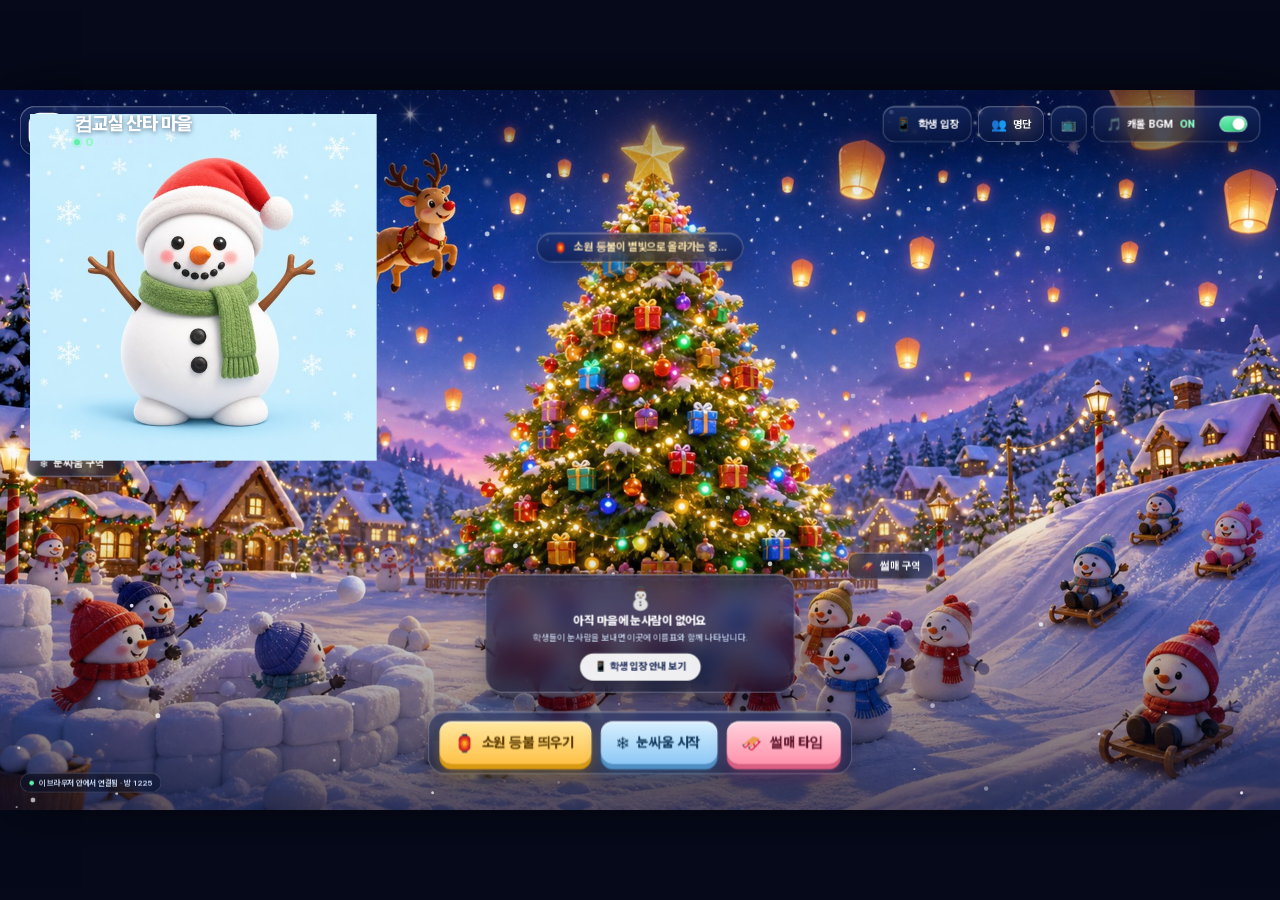
==== index.html @ cd805b5e "컴교실 산타 마을 웹앱 파일 배포 (index.html 루트 배치)" ====
<!DOCTYPE html>
<html lang="ko">
<head>
<meta charset="utf-8">
<meta name="viewport" content="width=device-width, initial-scale=1, viewport-fit=cover">
<title>컴교실 산타 마을 — 선생님 화면</title>
<meta name="description" content="초등 컴퓨터 수업용 실시간 크리스마스 마을 — 학생 눈사람·소원 등불·미니게임">
<link rel="stylesheet" href="css/base.css">
<link rel="stylesheet" href="css/teacher.css">
<link rel="icon" href="data:image/svg+xml,<svg xmlns='http://www.w3.org/2000/svg' viewBox='0 0 100 100'><text y='.9em' font-size='90'>⛄</text></svg>">
</head>
<body class="teacher-body">

<div class="stage" id="stage">
  <div class="scene-bg" role="img" aria-label="눈 내리는 크리스마스 마을"></div>
  <div class="scene-veil"></div>

  <!-- 하늘을 나는 산타 썰매 (움직임) -->
  <div class="sleigh-flight" aria-hidden="true">
    <svg viewBox="0 0 420 150" class="sleigh-svg">
      <defs>
        <linearGradient id="slSleigh" x1="0" y1="0" x2="0" y2="1">
          <stop offset="0" stop-color="#b7743f"/><stop offset="1" stop-color="#7c4321"/>
        </linearGradient>
        <linearGradient id="slCoat" x1="0" y1="0" x2="0" y2="1">
          <stop offset="0" stop-color="#ff6b6b"/><stop offset="1" stop-color="#d02a3c"/>
        </linearGradient>
        <radialGradient id="slGlow" cx="50%" cy="50%" r="50%">
          <stop offset="0" stop-color="#ffe9a8" stop-opacity=".95"/>
          <stop offset="1" stop-color="#ffe9a8" stop-opacity="0"/>
        </radialGradient>
      </defs>
      <!-- 반짝 가루 -->
      <ellipse cx="120" cy="96" rx="118" ry="30" fill="url(#slGlow)" opacity=".55"/>
      <g class="sparkles" fill="#ffe9a8">
        <circle cx="58" cy="104" r="2.6"/><circle cx="84" cy="118" r="2"/><circle cx="38" cy="92" r="1.8"/>
        <circle cx="14" cy="106" r="1.5"/><circle cx="100" cy="88" r="1.6"/><circle cx="62" cy="80" r="1.4"/>
      </g>
      <!-- 루돌프 -->
      <g class="reindeer">
        <ellipse cx="330" cy="74" rx="42" ry="22" fill="#a8672f"/>
        <path d="M296 66 q-14 -8 -26 -2" stroke="#8b5222" stroke-width="7" fill="none" stroke-linecap="round"/>
        <path d="M356 60 q14 -20 26 -22 q6 8 -2 18 q-8 8 -18 10 z" fill="#b67334"/>
        <path d="M382 38 l-2 -22 l10 16" stroke="#7d4a1f" stroke-width="4" fill="none" stroke-linecap="round"/>
        <path d="M374 40 l-8 -20" stroke="#7d4a1f" stroke-width="4" fill="none" stroke-linecap="round"/>
        <circle cx="392" cy="46" r="4.4" fill="#ff4f4f"/>
        <circle cx="392" cy="46" r="9" fill="#ff6b6b" opacity=".35"/>
        <path d="M316 94 l-8 24" stroke="#8b5222" stroke-width="7" stroke-linecap="round"/>
        <path d="M346 94 l6 24" stroke="#8b5222" stroke-width="7" stroke-linecap="round"/>
        <circle cx="353" cy="60" r="3" fill="#2b2b2b"/>
        <path d="M288 84 q-10 14 4 16" stroke="#8b5222" stroke-width="5" fill="none" stroke-linecap="round"/>
      </g>
      <!-- 썰매 -->
      <g class="sleigh">
        <path d="M150 96 q10 24 44 24 h96 q26 0 34 -20 z" fill="url(#slSleigh)"/>
        <path d="M144 100 q6 34 56 34 h92" stroke="#c8912f" stroke-width="6" fill="none" stroke-linecap="round"/>
        <path d="M150 96 q96 10 174 4" stroke="#e0a53c" stroke-width="4" fill="none" stroke-linecap="round"/>
        <circle cx="238" cy="70" r="22" fill="#e8543f" opacity=".35"/>
        <circle cx="250" cy="64" r="3" fill="#fff6cf"/>
        <!-- 산타 -->
        <path d="M216 96 q-4 -40 18 -44 q24 -4 26 20 q2 16 0 24 z" fill="url(#slCoat)"/>
        <circle cx="236" cy="42" r="17" fill="#ffe0c9"/>
        <path d="M220 44 q10 -20 32 -8 q6 4 4 12 q-18 -6 -36 -4 z" fill="#fff"/>
        <path d="M218 30 q14 -20 34 -8 q8 6 2 14 q-16 -8 -36 -6 z" fill="#e63747"/>
        <circle cx="258" cy="26" r="7" fill="#fff"/>
        <path d="M204 58 q-22 10 -28 30" stroke="#e63747" stroke-width="9" fill="none" stroke-linecap="round"/>
        <circle cx="175" cy="90" r="7" fill="#ffe0c9"/>
        <!-- 선물 자루 -->
        <path d="M186 92 q-16 2 -14 22 q16 8 32 0 q2 -18 -18 -22 z" fill="#2f8f57"/>
        <path d="M180 96 q12 6 24 0" stroke="#1f6b40" stroke-width="3" fill="none"/>
      </g>
    </svg>
  </div>

  <canvas id="snowCan" class="snow-layer stage-snow"></canvas>

  <!-- ── 상단 HUD ───────────────────────────────────────── -->
  <header class="hud">
    <div class="hud-brand glass">
      <div class="brand-ico"><img src="assets/img/avatar_snowman.jpg" alt=""></div>
      <div class="brand-txt">
        <div class="brand-name">컴교실 산타 마을</div>
        <div class="brand-live"><i class="live-dot"></i><b id="onlineNum">0</b><span class="live-max">/50명 접속 중</span></div>
      </div>
    </div>

    <div class="hud-right">
      <button class="hud-chip glass" id="joinBtn" title="학생 입장 주소와 QR 코드">
        <span class="chip-emoji">📱</span><span class="chip-label">학생 입장</span>
      </button>
      <button class="hud-chip glass" id="listBtn" title="접속한 학생 명단">
        <span class="chip-emoji">👥</span><span class="chip-label">명단</span>
      </button>
      <button class="hud-chip glass icon-only" id="fsBtn" title="전체 화면">
        <span class="chip-emoji">📺</span>
      </button>
      <button class="bgm-pill glass" id="bgmBtn" aria-pressed="true">
        <span class="chip-emoji">🎵</span>
        <span class="bgm-label">캐롤 BGM</span>
        <span class="bgm-state" id="bgmState">ON</span>
        <span class="switch on" id="bgmSwitch"></span>
      </button>
    </div>
  </header>

  <!-- 실시간 도착 알림 -->
  <div class="toast-stack" id="toasts"></div>

  <!-- 하늘 안내 문구 -->
  <div class="sky-note glass" id="skyNote">
    <span class="sn-emoji">🏮</span><span class="sn-text">소원 등불이 별빛으로 올라가는 중…</span>
  </div>

  <!-- 구역 표시 -->
  <div class="zone zone-snow" id="zoneSnow">
    <span class="z-emoji">❄️</span><span class="z-label">눈싸움 구역</span>
    <span class="z-extra" id="snowScoreTop"></span>
    <div class="zone-fx" aria-hidden="true">
      <span class="snowball sb1"></span><span class="snowball sb2"></span><span class="snowball sb3"></span>
      <span class="snowball sb4"></span><span class="snowball sb5"></span>
    </div>
  </div>
  <div class="zone zone-sled" id="zoneSled">
    <span class="z-emoji">🛷</span><span class="z-label">썰매 구역</span>
    <div class="zone-fx sled-fx" aria-hidden="true"><span class="track t1"></span><span class="track t2"></span></div>
  </div>

  <!-- 소원 등불이 떠오르는 하늘 -->
  <div class="lantern-sky" id="lanternSky" aria-live="polite"></div>

  <!-- 마을의 학생 눈사람들 -->
  <div class="village" id="village"></div>
  <div class="tag-layer" id="tagLayer" aria-hidden="true"></div>

  <div class="empty-card glass" id="emptyCard">
    <div class="ec-emoji">⛄</div>
    <div class="ec-title">아직 마을에 눈사람이 없어요</div>
    <div class="ec-sub">학생들이 눈사람을 보내면 이곳에 이름표와 함께 나타납니다.</div>
    <button class="ec-btn" id="emptyJoin">📱 학생 입장 안내 보기</button>
  </div>

  <!-- 라운드 안내 -->
  <div class="round-banner hidden" id="roundBanner">
    <div class="rb-emoji" id="rbEmoji">❄️</div>
    <div class="rb-text" id="rbText">눈싸움 시작!</div>
    <div class="rb-sub" id="rbSub">학생 화면에서 눈덩이를 던져 보세요</div>
  </div>

  <!-- 실시간 순위 -->
  <aside class="board glass hidden" id="board">
    <div class="board-head"><span id="boardTitle">❄️ 눈싸움 순위</span><span class="board-live">LIVE</span></div>
    <ol class="board-list" id="boardList"></ol>
    <div class="board-foot" id="boardFoot">학생 화면의 점수가 실시간으로 모입니다.</div>
  </aside>

  <!-- 하단 버튼 독 -->
  <div class="dock-wrap">
    <div class="dock glass">
      <button class="dock-btn d-wish" id="btnWish">
        <span class="db-emoji">🏮</span><span class="db-label">소원 등불 띄우기</span>
      </button>
      <button class="dock-btn d-snow" id="btnSnow">
        <span class="db-emoji">❄️</span><span class="db-label">눈싸움 시작</span>
      </button>
      <button class="dock-btn d-sled" id="btnSled">
        <span class="db-emoji">🛷</span><span class="db-label">썰매 타임</span>
      </button>
    </div>
    <div class="dock-status" id="dockStatus"></div>
  </div>

  <div class="conn-pill" id="connPill"><i></i><span>연결 중…</span></div>
</div>

<!-- ── 학생 입장 안내 모달 ─────────────────────────────── -->
<div class="modal-back" id="joinModal">
  <div class="modal join-modal">
    <button class="x" data-close="joinModal">✕</button>
    <h2>📱 학생 입장 안내</h2>
    <p class="sub">학생들은 아래 주소로 들어오면 바로 이 마을에 들어옵니다.<br>방 코드 <b>1225</b> 는 매일 같아서 주소만 알려 주시면 됩니다.</p>

    <div class="join-grid">
      <div class="qr-box"><div id="qrTarget"></div><div class="qr-cap">휴대폰 카메라로 찍어도 들어와요</div></div>
      <div class="join-info">
        <div class="ji-label">학생 주소</div>
        <div class="ji-url" id="stuUrl">-</div>
        <button class="ji-copy" id="copyUrl">📋 주소 복사</button>
        <div class="ji-row"><span>방 코드</span><b>1225</b></div>
        <div class="ji-row"><span>접속 인원</span><b><span id="joinCount">0</span> / 50명</b></div>
      </div>
    </div>

    <ol class="join-steps">
      <li><b>1.</b> 크롬을 열고 주소를 입력합니다.</li>
      <li><b>2.</b> 이름을 쓰고 모자·목도리·표정을 고릅니다.</li>
      <li><b>3.</b> <b>⛄ 마을로 보내기</b>를 누르면 선생님 화면에 나타납니다.</li>
    </ol>

    <div class="join-actions">
      <button class="btn j-demo" id="demoBtn">🎬 시연용 친구 42명 채워 보기</button>
      <button class="btn j-close" data-close="joinModal">닫기</button>
    </div>
    <p class="join-tip">※ 시연 버튼은 화면 확인용이며, 실제 학생 접속 수에는 포함되지 않습니다.</p>
  </div>
</div>

<!-- ── 학생 명단 모달 ─────────────────────────────────── -->
<div class="modal-back" id="listModal">
  <div class="modal list-modal">
    <button class="x" data-close="listModal">✕</button>
    <h2>👥 접속한 학생</h2>
    <p class="sub" id="listSub">아직 접속한 학생이 없습니다.</p>
    <div class="name-grid" id="nameGrid"></div>
  </div>
</div>

<script src="assets/vendor/supabase.js"></script>
<script src="assets/vendor/qrcode.min.js"></script>
<script src="js/config.js"></script>
<script src="js/snowman.js"></script>
<script src="js/snow.js"></script>
<script src="js/audio.js"></script>
<script src="js/net.js"></script>
<script src="js/teacher.js"></script>
</body>
</html>
---- css/base.css ----
/* ═══════════════════════════════════════════════════════════════
   컴교실 산타 마을 — 공통 스타일 (색·유리·버튼·토스트·모달)
   ═══════════════════════════════════════════════════════════════ */
@font-face {
  font-family: 'Pretendard';
  src: url('../assets/fonts/PretendardVariable.woff2') format('woff2-variations');
  font-weight: 45 920;
  font-style: normal;
  font-display: swap;
}

:root {
  --night-1: #070c20;
  --night-2: #0d1836;
  --night-3: #182a5c;
  --ink: #26315a;
  --ink-soft: #5c6992;
  --muted: #8b97b8;
  --line: #e3e9f5;
  --white: #ffffff;
  --pink: #ff7ea8;
  --pink-deep: #f2547f;
  --gold: #ffc247;
  --gold-deep: #f0a71f;
  --mint: #5ef2a6;
  --sky: #8ec9f6;
  --radius-lg: 32px;
  --radius-md: 22px;
  --shadow-card: 0 24px 60px rgba(6, 14, 40, .38), 0 2px 0 rgba(255, 255, 255, .7) inset;
  --shadow-pop: 0 22px 54px rgba(5, 12, 38, .45);
  --font: 'Pretendard', 'Apple SD Gothic Neo', 'Malgun Gothic', system-ui, -apple-system, sans-serif;
  --bg-url: url('../assets/img/bg_teacher.jpg');
  --avatar-url: url('../assets/img/avatar_snowman.jpg');
}

* { box-sizing: border-box; -webkit-tap-highlight-color: transparent; }

html, body {
  margin: 0;
  padding: 0;
  min-height: 100%;
  font-family: var(--font);
  color: var(--ink);
  background: var(--night-1);
  -webkit-font-smoothing: antialiased;
  text-rendering: optimizeLegibility;
}

body.no-scroll { overflow: hidden; }

button {
  font-family: inherit;
  border: 0;
  background: none;
  cursor: pointer;
  color: inherit;
}
input, textarea { font-family: inherit; }
a { color: inherit; }

::selection { background: #ffd7e4; color: #7a1f3d; }

/* ── 유리(글래스) 패널 ─────────────────────────────────────── */
.glass {
  background: linear-gradient(180deg, rgba(30, 48, 102, .58), rgba(10, 20, 52, .58));
  border: 1.5px solid rgba(255, 255, 255, .34);
  box-shadow: 0 16px 40px rgba(3, 9, 30, .34), inset 0 1px 0 rgba(255, 255, 255, .28);
  backdrop-filter: blur(16px) saturate(1.15);
  -webkit-backdrop-filter: blur(16px) saturate(1.15);
}

/* ── 눈 내림 캔버스 ────────────────────────────────────────── */
.snow-layer {
  position: fixed;
  inset: 0;
  width: 100%;
  height: 100%;
  pointer-events: none;
  z-index: 6;
}

/* ── 공통 버튼 ─────────────────────────────────────────────── */
.btn {
  display: inline-flex;
  align-items: center;
  justify-content: center;
  gap: .5em;
  border-radius: 999px;
  font-weight: 800;
  letter-spacing: -.01em;
  transition: transform .12s ease, box-shadow .12s ease, filter .12s ease;
}
.btn:active { transform: translateY(2px) scale(.995); }
.btn:disabled { opacity: .5; cursor: not-allowed; }

.btn-pink {
  background: linear-gradient(180deg, #ff9fbe, #ff6f9f);
  color: #fff;
  box-shadow: 0 10px 0 #d9426d, 0 18px 30px rgba(255, 111, 159, .38);
}
.btn-pink:active { box-shadow: 0 6px 0 #d9426d, 0 10px 20px rgba(255, 111, 159, .3); }

.btn-ghost {
  background: rgba(255, 255, 255, .12);
  border: 1.5px solid rgba(255, 255, 255, .38);
  color: #fff;
}
.btn-ghost:hover { background: rgba(255, 255, 255, .2); }

/* ── 스위치 ───────────────────────────────────────────────── */
.switch {
  position: relative;
  width: 52px;
  height: 30px;
  border-radius: 999px;
  background: rgba(255, 255, 255, .25);
  border: 1.5px solid rgba(255, 255, 255, .4);
  transition: background .2s ease;
  flex: none;
}
.switch::after {
  content: '';
  position: absolute;
  left: 3px;
  top: 50%;
  transform: translateY(-50%);
  width: 22px;
  height: 22px;
  border-radius: 50%;
  background: #fff;
  box-shadow: 0 2px 6px rgba(0, 0, 0, .25);
  transition: left .2s cubic-bezier(.3, 1.5, .5, 1);
}
.switch.on { background: linear-gradient(180deg, #74f0b4, #38d489); border-color: rgba(255, 255, 255, .8); }
.switch.on::after { left: calc(100% - 25px); }

/* ── 이름표 ───────────────────────────────────────────────── */
.name-tag {
  display: inline-flex;
  align-items: center;
  justify-content: center;
  padding: .16em .62em .2em;
  border-radius: 999px;
  background: #fff;
  color: var(--ink);
  font-weight: 800;
  font-size: 15px;
  line-height: 1.2;
  box-shadow: 0 4px 12px rgba(4, 10, 30, .3);
  white-space: nowrap;
  letter-spacing: -.02em;
}
.name-tag::after {
  content: '';
  position: absolute;
  left: 50%;
  bottom: -5px;
  transform: translateX(-50%);
  border-left: 5px solid transparent;
  border-right: 5px solid transparent;
  border-top: 6px solid #fff;
}
.name-tag { position: relative; }
.name-tag.me { background: #fff3c9; color: #6a4400; }
.name-tag.me::after { border-top-color: #fff3c9; }

/* ── 토스트 ───────────────────────────────────────────────── */
.toast-stack {
  position: fixed;
  z-index: 40;
  display: flex;
  flex-direction: column;
  gap: 10px;
  pointer-events: none;
}
.toast {
  display: flex;
  align-items: center;
  gap: 12px;
  min-width: 300px;
  max-width: 420px;
  padding: 12px 18px 12px 12px;
  border-radius: 20px;
  background: rgba(255, 255, 255, .97);
  box-shadow: var(--shadow-pop);
  transform: translateY(-12px) scale(.96);
  opacity: 0;
  transition: transform .32s cubic-bezier(.2, 1.3, .4, 1), opacity .25s ease;
}
.toast.in { transform: none; opacity: 1; }
.toast.out { transform: translateY(-10px) scale(.97); opacity: 0; }
.toast .t-ico {
  width: 48px; height: 48px; border-radius: 14px; flex: none;
  display: grid; place-items: center;
  background: linear-gradient(180deg, #d6ebff, #a9cdf6);
  font-size: 26px;
}
.toast .t-main { font-weight: 800; color: #24325f; font-size: 16px; line-height: 1.28; }
.toast .t-sub { font-size: 13px; color: var(--muted); margin-top: 3px; font-weight: 500; }

/* ── 모달 ─────────────────────────────────────────────────── */
.modal-back {
  position: fixed;
  inset: 0;
  z-index: 60;
  background: rgba(4, 9, 26, .62);
  backdrop-filter: blur(7px);
  -webkit-backdrop-filter: blur(7px);
  display: grid;
  place-items: center;
  padding: 22px;
  opacity: 0;
  pointer-events: none;
  transition: opacity .22s ease;
}
.modal-back.open { opacity: 1; pointer-events: auto; }
.modal {
  position: relative;
  width: min(560px, 96vw);
  max-height: 92vh;
  overflow: auto;
  border-radius: 30px;
  background: #fff;
  box-shadow: 0 30px 90px rgba(3, 8, 26, .55);
  padding: 26px 26px 22px;
  transform: translateY(14px) scale(.98);
  transition: transform .24s cubic-bezier(.2, 1.2, .4, 1);
}
.modal-back.open .modal { transform: none; }
.modal h2 { margin: 0 0 6px; font-size: 24px; letter-spacing: -.02em; color: #1f2a52; }
.modal p.sub { margin: 0 0 18px; color: var(--muted); font-size: 14.5px; line-height: 1.55; }
.modal .x {
  position: absolute;
  top: 14px; right: 14px;
  width: 40px; height: 40px; border-radius: 50%;
  background: #f1f4fb; color: #6d7899; font-size: 20px; font-weight: 700;
  display: grid; place-items: center;
}
.modal .x:hover { background: #e6ebf7; }

/* ── 스크롤바 ─────────────────────────────────────────────── */
*::-webkit-scrollbar { width: 10px; height: 10px; }
*::-webkit-scrollbar-thumb { background: #c9d3e8; border-radius: 999px; border: 3px solid transparent; background-clip: padding-box; }
*::-webkit-scrollbar-track { background: transparent; }

/* ── 접근성: 키보드 포커스 ────────────────────────────────── */
:focus-visible { outline: 3px solid #ffd166; outline-offset: 2px; }

.hidden { display: none !important; }
.sr-only {
  position: absolute; width: 1px; height: 1px; padding: 0; margin: -1px;
  overflow: hidden; clip: rect(0 0 0 0); white-space: nowrap; border: 0;
}
---- css/teacher.css ----
/* ══════════════════════════════════════════════════════════════
   teacher.css — 선생님 큰 화면 (1920×1080 무대를 화면에 맞춰 축소)
   ══════════════════════════════════════════════════════════════ */
html, body.teacher-body {
  height: 100%;
  overflow: hidden;
  background: #05091a;
}

.teacher-body {
  position: fixed;
  inset: 0;
  overflow: hidden;
  background:
    radial-gradient(circle at 50% 40%, #12224d 0%, #070d22 62%, #04081a 100%);
}

.stage {
  position: absolute;
  left: 50%;
  top: 50%;
  width: 1920px;
  height: 1080px;
  transform: translate(-50%, -50%) scale(var(--z, 1));
  transform-origin: center center;
  overflow: hidden;
  background: #0a1330;
  box-shadow: 0 0 80px rgba(0, 0, 0, .6);
  user-select: none;
}

.scene-bg {
  position: absolute;
  inset: 0;
  background-image: var(--bg-url);
  background-position: center center;
  background-size: cover;
  background-repeat: no-repeat;
  pointer-events: none;
  animation: bgBreath 26s ease-in-out infinite alternate;
}
@keyframes bgBreath {
  from { transform: scale(1.02) translateY(0); }
  to { transform: scale(1.055) translateY(-8px); }
}

.scene-veil {
  position: absolute;
  inset: 0;
  pointer-events: none;
  background:
    linear-gradient(180deg, rgba(6, 12, 38, .55) 0%, rgba(6, 12, 38, 0) 16%),
    linear-gradient(0deg, rgba(5, 10, 30, .62) 0%, rgba(5, 10, 30, .12) 30%, rgba(5, 10, 30, 0) 46%);
}

.stage-snow { position: absolute; inset: 0; width: 100%; height: 100%; }

/* ── 움직이는 산타 썰매 ─────────────────────────────────── */
.sleigh-flight {
  position: absolute;
  top: -0.5%;
  left: 0;
  width: 186px;
  transform: translate(-40vw, 0);
  animation: sleighFly 64s linear infinite;
  pointer-events: none;
  opacity: .96;
  filter: drop-shadow(0 10px 22px rgba(0, 0, 0, .3));
}
.sleigh-svg { width: 100%; height: auto; }
.sleigh-flight .sparkles { animation: sparkle 2.4s ease-in-out infinite; }
.reindeer { transform-origin: 330px 80px; animation: gallop 1.1s ease-in-out infinite; }
@keyframes sleighFly {
  0%   { transform: translate(-300px, 60px) rotate(-2deg); opacity: 0; }
  7%   { opacity: .96; }
  50%  { transform: translate(1000px, 26px) rotate(1.5deg); }
  93%  { opacity: .96; }
  100% { transform: translate(2120px, 58px) rotate(-1deg); opacity: 0; }
}
@keyframes gallop {
  0%, 100% { transform: translateY(0) rotate(0deg); }
  50% { transform: translateY(-7px) rotate(-1.5deg); }
}
@keyframes sparkle { 0%, 100% { opacity: .35; } 50% { opacity: 1; } }

/* ── 상단 HUD ──────────────────────────────────────────── */
.hud {
  position: absolute;
  left: 30px;
  right: 30px;
  top: 24px;
  display: flex;
  justify-content: space-between;
  align-items: flex-start;
  z-index: 20;
}
.hud-brand {
  display: flex;
  align-items: center;
  gap: 14px;
  width: 322px;
  height: 74px;
  padding: 10px 16px 10px 12px;
  border-radius: 22px;
}
.brand-ico {
  width: 54px; height: 54px;
  border-radius: 17px;
  flex: none;
  background-image: var(--avatar-url);
  background-size: 210%;
  background-position: 50% 18%;
  border: 2px solid rgba(255, 255, 255, .9);
  box-shadow: inset 0 0 0 2px rgba(120, 190, 255, .35), 0 6px 14px rgba(3, 12, 40, .35);
}
.brand-name {
  font-size: 28px;
  font-weight: 800;
  color: #fff;
  letter-spacing: -.03em;
  line-height: 1.1;
  text-shadow: 0 2px 8px rgba(3, 10, 40, .55);
  white-space: nowrap;
}
.brand-live {
  display: flex;
  align-items: center;
  gap: 7px;
  margin-top: 4px;
  font-size: 16px;
  color: #d8f0ff;
  line-height: 1;
}
.brand-live b { color: #8ff7c4; font-weight: 800; font-size: 17px; }
.live-max { color: #cfe4ff; opacity: .92; }
.live-dot {
  width: 9px; height: 9px; border-radius: 50%;
  background: #5ef2a6;
  box-shadow: 0 0 0 4px rgba(94, 242, 166, .22);
  animation: livePulse 1.8s ease-in-out infinite;
}
@keyframes livePulse { 0%, 100% { opacity: 1; } 50% { opacity: .45; } }

.hud-right { display: flex; align-items: center; gap: 10px; }
.hud-chip, .bgm-pill {
  display: flex;
  align-items: center;
  gap: 9px;
  height: 54px;
  padding: 0 18px;
  border-radius: 18px;
  color: #fff;
  font-size: 16px;
  font-weight: 700;
  transition: transform .12s ease, background .15s ease;
}
.hud-chip:hover, .bgm-pill:hover { background: rgba(40, 62, 128, .7); transform: translateY(-1px); }
.hud-chip.icon-only { padding: 0 14px; }
.chip-emoji { font-size: 19px; }
.bgm-pill { width: 250px; justify-content: flex-start; gap: 8px; }
.bgm-label { font-weight: 700; }
.bgm-state { font-weight: 800; color: #8ff7c4; margin-left: 2px; letter-spacing: .02em; }
.bgm-state.off { color: #ffb3c6; }
.bgm-pill .switch { margin-left: auto; width: 42px; height: 24px; }
.bgm-pill .switch::after { width: 18px; height: 18px; }
.bgm-pill .switch.on::after { left: calc(100% - 21px); }

/* ── 토스트 ────────────────────────────────────────────── */
.toast-stack {
  top: 102px;
  right: 36px;
  width: 430px;
  align-items: flex-end;
}

/* ── 하늘 안내 문구 ────────────────────────────────────── */
.sky-note {
  position: absolute;
  left: 50%;
  top: 214px;
  transform: translateX(-50%);
  display: flex;
  align-items: center;
  gap: 10px;
  height: 44px;
  padding: 0 24px;
  border-radius: 22px;
  color: #ffe9b0;
  font-size: 16.5px;
  font-weight: 700;
  white-space: nowrap;
  z-index: 15;
  transition: opacity .3s ease, transform .3s ease;
}
.sky-note.flash { animation: noteFlash 1.2s ease; }
@keyframes noteFlash {
  0% { transform: translateX(-50%) scale(1); }
  35% { transform: translateX(-50%) scale(1.06); box-shadow: 0 0 42px rgba(255, 205, 110, .55); }
  100% { transform: translateX(-50%) scale(1); }
}

/* ── 구역 ──────────────────────────────────────────────── */
.zone {
  position: absolute;
  display: inline-flex;
  align-items: center;
  gap: 8px;
  height: 40px;
  padding: 0 18px;
  border-radius: 14px;
  background: rgba(10, 22, 56, .55);
  border: 1.4px solid rgba(255, 255, 255, .4);
  backdrop-filter: blur(8px);
  color: #fff;
  font-size: 16px;
  font-weight: 700;
  z-index: 12;
  transition: box-shadow .3s ease, background .3s ease;
}
.zone-snow { left: 40px; top: 540px; }
.zone-sled { left: 1272px; top: 694px; }
.z-extra { color: #ffe9a8; font-weight: 800; font-size: 15px; }
.zone.hot {
  background: rgba(28, 58, 122, .8);
  box-shadow: 0 0 0 3px rgba(160, 220, 255, .45), 0 0 40px rgba(120, 200, 255, .6);
}
.zone-fx { position: absolute; left: -16px; top: -180px; width: 460px; height: 300px; pointer-events: none; overflow: hidden; opacity: 0; transition: opacity .4s ease; }
.zone.hot .zone-fx { opacity: 1; }
.snowball {
  position: absolute;
  width: 18px; height: 18px;
  border-radius: 50%;
  background: radial-gradient(circle at 35% 30%, #fff, #dbe9fb 70%, #b9cfeb);
  box-shadow: 0 6px 10px rgba(20, 50, 90, .25);
  animation: fly 2.4s linear infinite;
}
.sb1 { left: 0; top: 220px; animation-delay: 0s; }
.sb2 { left: 30px; top: 250px; animation-delay: .5s; }
.sb3 { left: 10px; top: 190px; animation-delay: 1.1s; }
.sb4 { left: 60px; top: 240px; animation-delay: 1.6s; }
.sb5 { left: 40px; top: 205px; animation-delay: 2s; }
@keyframes fly {
  0% { transform: translate(0, 0) scale(.8); opacity: 0; }
  10% { opacity: 1; }
  55% { transform: translate(200px, -110px) scale(1.1); }
  70% { transform: translate(260px, -150px) scale(1.3); opacity: 1; }
  100% { transform: translate(340px, -190px) scale(.5); opacity: 0; }
}
.sled-fx .track {
  position: absolute;
  display: block;
  left: 0; top: 240px;
  width: 220px; height: 3px;
  border-radius: 3px;
  background: linear-gradient(90deg, rgba(255, 255, 255, 0), rgba(255, 255, 255, .9), rgba(255, 255, 255, 0));
  animation: sledTrack 1.6s linear infinite;
}
.sled-fx .t2 { top: 268px; animation-delay: .8s; width: 160px; }
@keyframes sledTrack {
  0% { transform: translateX(-40px) scaleX(.6); opacity: 0; }
  30% { opacity: 1; }
  100% { transform: translateX(280px) scaleX(1.2); opacity: 0; }
}

/* ── 마을의 학생 눈사람 ────────────────────────────────── */
.village { position: absolute; inset: 0; z-index: 8; }
.villager {
  position: absolute;
  width: var(--w, 118px);
  height: var(--h, 142px);
  transform: translate(-50%, -100%);
  animation: vpop .55s cubic-bezier(.2, 1.5, .4, 1) both;
  pointer-events: none;
}
@keyframes vpop {
  0% { transform: translate(-50%, -100%) scale(.3); opacity: 0; }
  70% { transform: translate(-50%, -100%) scale(1.08); opacity: 1; }
  100% { transform: translate(-50%, -100%) scale(1); opacity: 1; }
}
.v-wander { position: absolute; inset: 0; animation: wander var(--wd, 8s) ease-in-out infinite alternate; }
@keyframes wander {
  0% { transform: translateX(-5px) translateY(0) rotate(-1.4deg); }
  100% { transform: translateX(5px) translateY(-3px) rotate(1.4deg); }
}
.v-art { width: 100%; height: 100%; }
.v-art svg { width: 100%; height: 100%; display: block; filter: drop-shadow(0 8px 12px rgba(10, 26, 60, .22)); }
.tag-layer { position: absolute; inset: 0; z-index: 9; pointer-events: none; }
.v-tag { position: absolute; transform: translate(-50%, -100%); }
.v-tag .name-tag { font-size: 13px; padding: .12em .55em .16em; }
.v-tag.sub .name-tag { background: #fff7d8; color: #7a5200; }
.v-tag.sub::after { border-top-color: #fff7d8; }
.villager.me .name-tag { background: #fff5cb; color: #6a4400; }
.villager.pop .v-art { animation: vglow 1s ease; }
@keyframes vglow {
  0% { filter: drop-shadow(0 0 0 rgba(255, 230, 140, 0)) brightness(1); }
  30% { filter: drop-shadow(0 0 24px rgba(255, 224, 130, .95)) brightness(1.18); }
  100% { filter: drop-shadow(0 8px 12px rgba(10, 26, 60, .22)) brightness(1); }
}

/* ── 소원 등불 ─────────────────────────────────────────── */
.lantern-sky { position: absolute; inset: 0; z-index: 10; pointer-events: none; overflow: hidden; }
.lantern {
  position: absolute;
  bottom: 40px;
  left: 50%;
  animation: rise var(--dur, 18s) linear forwards;
  will-change: transform, opacity;
}
.lantern-inner { animation: sway 4.5s ease-in-out infinite alternate; }
@keyframes rise {
  0% { transform: translate(0, 60px) scale(.9); opacity: 0; }
  8% { opacity: 1; }
  55% { opacity: 1; }
  88% { opacity: .85; }
  100% { transform: translate(var(--dx, 40px), -1150px) scale(1.02); opacity: 0; }
}
@keyframes sway {
  from { transform: translateX(-10px) rotate(-2.5deg); }
  to { transform: translateX(12px) rotate(2.5deg); }
}
.lantern-paper {
  position: relative;
  max-width: 212px;
  padding: 11px 14px 10px;
  border-radius: 20px 20px 18px 18px;
  background: linear-gradient(180deg, #ffeab3, #ffc76a 52%, #f39b34);
  border: 2px solid rgba(255, 231, 168, .95);
  box-shadow: 0 0 34px rgba(255, 185, 70, .6), inset 0 0 22px rgba(255, 255, 255, .55);
  color: #5c3503;
  font-size: 12.5px;
  line-height: 1.42;
  font-weight: 700;
  text-align: center;
  word-break: break-word;
}
.lantern-paper::before, .lantern-paper::after {
  content: '';
  position: absolute;
  left: 12%;
  right: 12%;
  height: 2px;
  background: rgba(190, 120, 20, .25);
}
.lantern-paper::before { top: 9px; }
.lantern-paper::after { bottom: 9px; }
.lantern-top {
  width: 26px; height: 8px;
  margin: 0 auto 3px;
  border-radius: 4px;
  background: #ffd98a;
  box-shadow: 0 0 14px rgba(255, 200, 90, .9);
}
.lantern-name { margin-top: 4px; font-size: 11px; color: #9a6a15; font-weight: 800; letter-spacing: -.01em; }
.lantern.new { animation-timing-function: cubic-bezier(.2, .8, .4, 1); }

/* ── 빈 마을 안내 ──────────────────────────────────────── */
.empty-card {
  position: absolute;
  left: 50%;
  top: 726px;
  transform: translateX(-50%);
  width: 464px;
  padding: 18px 22px 17px;
  border-radius: 26px;
  text-align: center;
  z-index: 14;
  transition: opacity .35s ease, transform .35s ease;
}
.empty-card.hide { opacity: 0; transform: translateX(-50%) translateY(14px); pointer-events: none; visibility: hidden; }
.ec-emoji { font-size: 34px; line-height: 1; }
.ec-title { margin-top: 6px; color: #fff; font-size: 18px; font-weight: 800; letter-spacing: -.02em; }
.ec-sub { margin-top: 5px; color: #cfe0f8; font-size: 13.5px; line-height: 1.5; }
.ec-btn {
  margin-top: 14px;
  padding: 11px 22px;
  border-radius: 999px;
  background: rgba(255, 255, 255, .92);
  color: #26345f;
  font-weight: 800;
  font-size: 15px;
  box-shadow: 0 8px 20px rgba(3, 10, 32, .3);
}
.ec-btn:hover { background: #fff; }

/* ── 라운드 배너 ───────────────────────────────────────── */
.round-banner {
  position: absolute;
  left: 50%;
  top: 300px;
  transform: translateX(-50%);
  z-index: 26;
  text-align: center;
  padding: 22px 46px 24px;
  border-radius: 30px;
  background: rgba(12, 24, 60, .72);
  border: 2px solid rgba(160, 210, 255, .55);
  box-shadow: 0 0 70px rgba(120, 190, 255, .45);
  backdrop-filter: blur(10px);
  animation: bannerIn .5s cubic-bezier(.2, 1.4, .4, 1);
}
@keyframes bannerIn {
  from { transform: translateX(-50%) scale(.85); opacity: 0; }
  to { transform: translateX(-50%) scale(1); opacity: 1; }
}
.rb-emoji { font-size: 46px; line-height: 1; }
.rb-text { margin-top: 6px; color: #fff; font-size: 38px; font-weight: 900; letter-spacing: -.03em; text-shadow: 0 3px 16px rgba(0, 0, 0, .35); }
.rb-sub { margin-top: 6px; color: #cfe4ff; font-size: 17px; font-weight: 600; }

/* ── 실시간 순위 ───────────────────────────────────────── */
.board {
  position: absolute;
  right: 36px;
  top: 236px;
  width: 300px;
  padding: 16px 18px 14px;
  border-radius: 22px;
  z-index: 18;
  animation: boardIn .4s ease;
}
@keyframes boardIn { from { transform: translateX(18px); opacity: 0; } to { transform: none; opacity: 1; } }
.board-head {
  display: flex;
  justify-content: space-between;
  align-items: center;
  color: #fff;
  font-size: 15.5px;
  font-weight: 800;
}
.board-live {
  font-size: 10.5px;
  letter-spacing: .12em;
  color: #5ef2a6;
  border: 1px solid rgba(94, 242, 166, .5);
  border-radius: 999px;
  padding: 2px 7px;
}
.board-list { list-style: none; margin: 10px 0 6px; padding: 0; display: grid; gap: 6px; }
.board-list li {
  display: flex;
  align-items: center;
  gap: 8px;
  padding: 7px 10px;
  border-radius: 12px;
  background: rgba(255, 255, 255, .08);
  color: #eaf3ff;
  font-size: 14px;
}
.board-list li .rank { width: 20px; text-align: center; font-weight: 800; color: #ffe08a; }
.board-list li .nm { flex: 1; font-weight: 700; white-space: nowrap; overflow: hidden; text-overflow: ellipsis; }
.board-list li .sc { font-weight: 800; color: #8ff7c4; font-variant-numeric: tabular-nums; }
.board-list li.top1 { background: linear-gradient(90deg, rgba(255, 206, 100, .28), rgba(255, 255, 255, .1)); }
.board-foot { color: #b9cdee; font-size: 11.5px; line-height: 1.45; }

/* ── 하단 독 ───────────────────────────────────────────── */
.dock-wrap {
  position: absolute;
  left: 50%;
  bottom: 26px;
  transform: translateX(-50%);
  z-index: 24;
  text-align: center;
}
.dock {
  display: flex;
  gap: 14px;
  padding: 14px 16px;
  border-radius: 26px;
}
.dock-btn {
  display: flex;
  align-items: center;
  gap: 11px;
  height: 64px;
  padding: 0 26px 0 22px;
  border-radius: 18px;
  font-size: 20.5px;
  font-weight: 800;
  letter-spacing: -.02em;
  transition: transform .1s ease, box-shadow .1s ease, filter .15s ease;
  white-space: nowrap;
}
.dock-btn .db-emoji { font-size: 25px; }
.dock-btn:hover { filter: brightness(1.04); }
.dock-btn:active { transform: translateY(3px); }
.d-wish {
  background: linear-gradient(180deg, #ffe9a3, #ffc247);
  color: #5d3b00;
  box-shadow: 0 8px 0 #d99a12, 0 16px 26px rgba(230, 165, 20, .35), inset 0 2px 0 rgba(255, 255, 255, .6);
}
.d-snow {
  background: linear-gradient(180deg, #d8f0ff, #8ec9f6);
  color: #123a5e;
  box-shadow: 0 8px 0 #4f8fc4, 0 16px 26px rgba(40, 110, 180, .32), inset 0 2px 0 rgba(255, 255, 255, .7);
}
.d-sled {
  background: linear-gradient(180deg, #ffd2dd, #ff93ad);
  color: #5c1229;
  box-shadow: 0 8px 0 #d95e80, 0 16px 26px rgba(220, 80, 120, .32), inset 0 2px 0 rgba(255, 255, 255, .65);
}
.dock-btn:active { box-shadow: 0 4px 0 rgba(0, 0, 0, .25), inset 0 2px 0 rgba(255, 255, 255, .5); }
.dock-status {
  margin-top: 10px;
  min-height: 18px;
  color: #d7e6ff;
  font-size: 13.5px;
  font-weight: 600;
  text-shadow: 0 2px 8px rgba(0, 0, 0, .5);
  opacity: .9;
}

/* ── 연결 상태 ─────────────────────────────────────────── */
.conn-pill {
  position: absolute;
  left: 30px;
  bottom: 26px;
  display: inline-flex;
  align-items: center;
  gap: 7px;
  padding: 7px 13px;
  border-radius: 999px;
  background: rgba(8, 18, 46, .5);
  border: 1px solid rgba(255, 255, 255, .22);
  color: #cfe0f8;
  font-size: 12px;
  font-weight: 600;
  z-index: 20;
  backdrop-filter: blur(6px);
}
.conn-pill i { width: 7px; height: 7px; border-radius: 50%; background: #ffd166; }
.conn-pill.on i { background: #5ef2a6; }
.conn-pill.off i { background: #ff8aa8; }

/* ── 학생 입장 모달 ────────────────────────────────────── */
.join-modal { width: min(660px, 96vw); }
.join-grid { display: flex; gap: 20px; align-items: stretch; }
.qr-box {
  flex: none;
  width: 188px;
  padding: 12px;
  border-radius: 20px;
  background: #f6f9ff;
  border: 1.5px solid var(--line);
  display: grid;
  place-items: center;
}
#qrTarget { width: 160px; height: 160px; display: grid; place-items: center; }
#qrTarget img, #qrTarget canvas { width: 160px !important; height: 160px !important; display: block; }
.qr-cap { font-size: 11.5px; color: var(--muted); margin-top: 6px; text-align: center; line-height: 1.35; }
.join-info { flex: 1; min-width: 0; }
.ji-label { font-size: 12.5px; font-weight: 800; color: var(--muted); letter-spacing: .02em; }
.ji-url {
  margin-top: 5px;
  padding: 11px 13px;
  border-radius: 12px;
  background: #f4f7fd;
  border: 1.5px solid var(--line);
  font-size: 13.5px;
  color: #26406e;
  word-break: break-all;
  line-height: 1.45;
  font-weight: 600;
}
.ji-copy {
  margin-top: 8px;
  width: 100%;
  height: 40px;
  border-radius: 12px;
  background: #eaf1ff;
  color: #2a57b8;
  font-weight: 800;
  font-size: 14px;
}
.ji-copy:hover { background: #dde9ff; }
.ji-row {
  display: flex;
  justify-content: space-between;
  align-items: center;
  margin-top: 10px;
  font-size: 14px;
  color: var(--muted);
}
.ji-row b { color: #22305a; font-size: 15px; }
.join-steps { margin: 18px 0 4px; padding-left: 4px; list-style: none; display: grid; gap: 7px; }
.join-steps li { font-size: 14.5px; color: #4a5578; line-height: 1.5; }
.join-steps b { color: #ff6f9f; margin-right: 4px; }
.join-actions { display: flex; gap: 10px; margin-top: 18px; }
.j-demo {
  flex: 1;
  height: 48px;
  border-radius: 14px;
  background: #eef3ff;
  color: #33518f;
  font-size: 14.5px;
  font-weight: 800;
}
.j-demo:hover { background: #e2ebff; }
.j-close {
  width: 108px;
  height: 48px;
  border-radius: 14px;
  background: linear-gradient(180deg, #ff9fbe, #ff6f9f);
  color: #fff;
  font-size: 15px;
  font-weight: 800;
  box-shadow: 0 6px 0 #d9426d;
}
.join-tip { margin: 12px 0 0; font-size: 12px; color: #9aa5c2; }

/* ── 학생 명단 모달 ────────────────────────────────────── */
.name-grid { display: grid; grid-template-columns: repeat(auto-fill, minmax(110px, 1fr)); gap: 8px; max-height: 52vh; overflow: auto; }
.name-chip {
  display: flex; align-items: center; gap: 7px;
  padding: 9px 12px;
  border-radius: 12px;
  background: #f4f7fd;
  font-size: 14px;
  font-weight: 700;
  color: #2b3a63;
}
.name-chip .dot { width: 7px; height: 7px; border-radius: 50%; background: #38d489; flex: none; }
.name-chip.sent .dot { background: #ffb03a; }

@media (prefers-reduced-motion: reduce) {
  .scene-bg, .sleigh-flight, .reindeer, .v-wander, .live-dot, .snowball, .track { animation: none !important; }
}
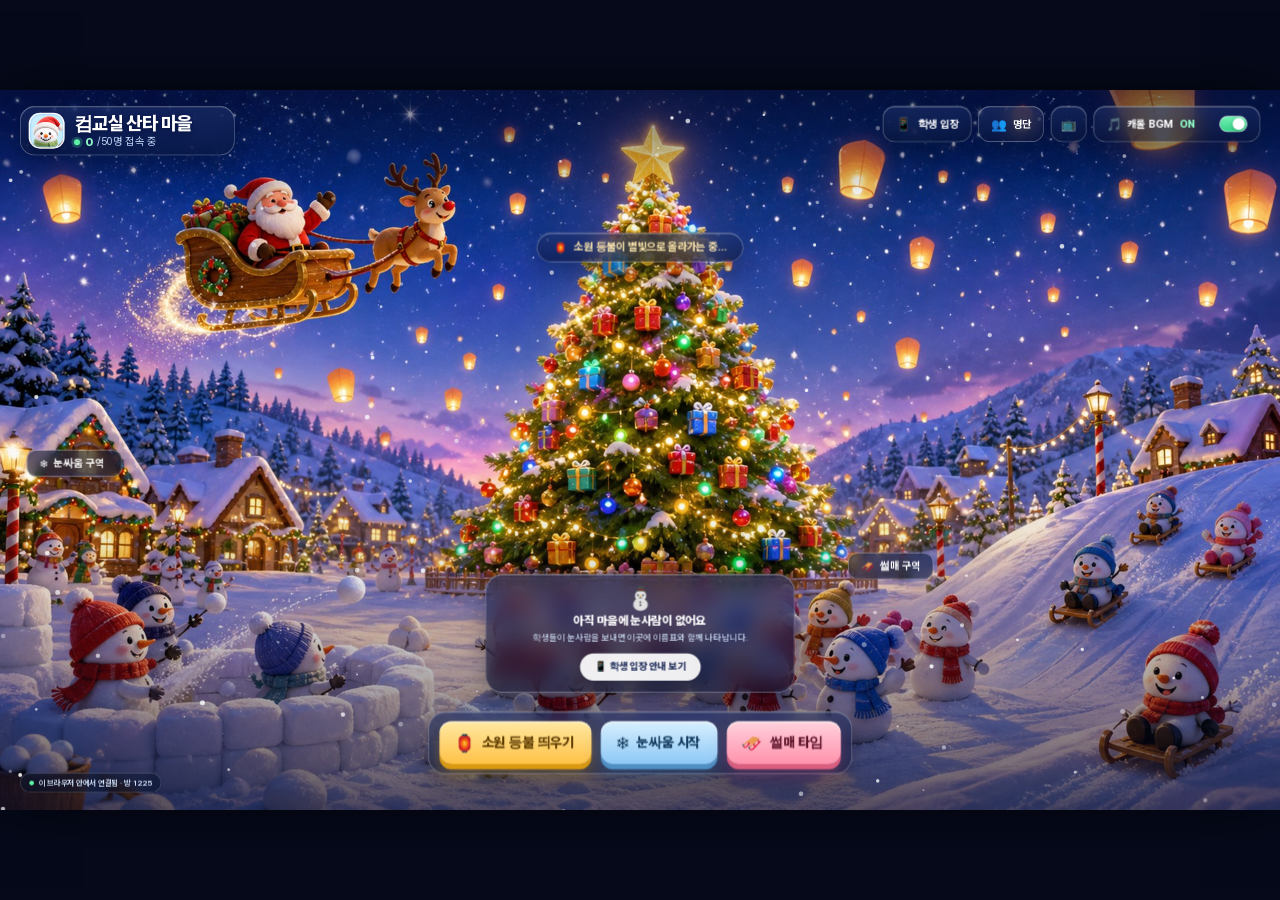
==== commit b51a5c91: "선생님 화면 상단 로고 아이콘 크기 수정 · 연결 배지 줄바꿈 · 도착 알림 눈사람 수 정정" ====
--- a/index.html
+++ b/index.html
@@ -77,7 +77,7 @@
   <!-- ── 상단 HUD ───────────────────────────────────────── -->
   <header class="hud">
     <div class="hud-brand glass">
-      <div class="brand-ico"><img src="assets/img/avatar_snowman.jpg" alt=""></div>
+      <div class="brand-ico" role="img" aria-label="산타 눈사람"></div>
       <div class="brand-txt">
         <div class="brand-name">컴교실 산타 마을</div>
         <div class="brand-live"><i class="live-dot"></i><b id="onlineNum">0</b><span class="live-max">/50명 접속 중</span></div>
--- a/css/teacher.css
+++ b/css/teacher.css
@@ -107,6 +107,7 @@
   width: 54px; height: 54px;
   border-radius: 17px;
   flex: none;
+  overflow: hidden;
   background-image: var(--avatar-url);
   background-size: 210%;
   background-position: 50% 18%;
@@ -523,6 +524,7 @@
   color: #cfe0f8;
   font-size: 12px;
   font-weight: 600;
+  white-space: nowrap;
   z-index: 20;
   backdrop-filter: blur(6px);
 }
